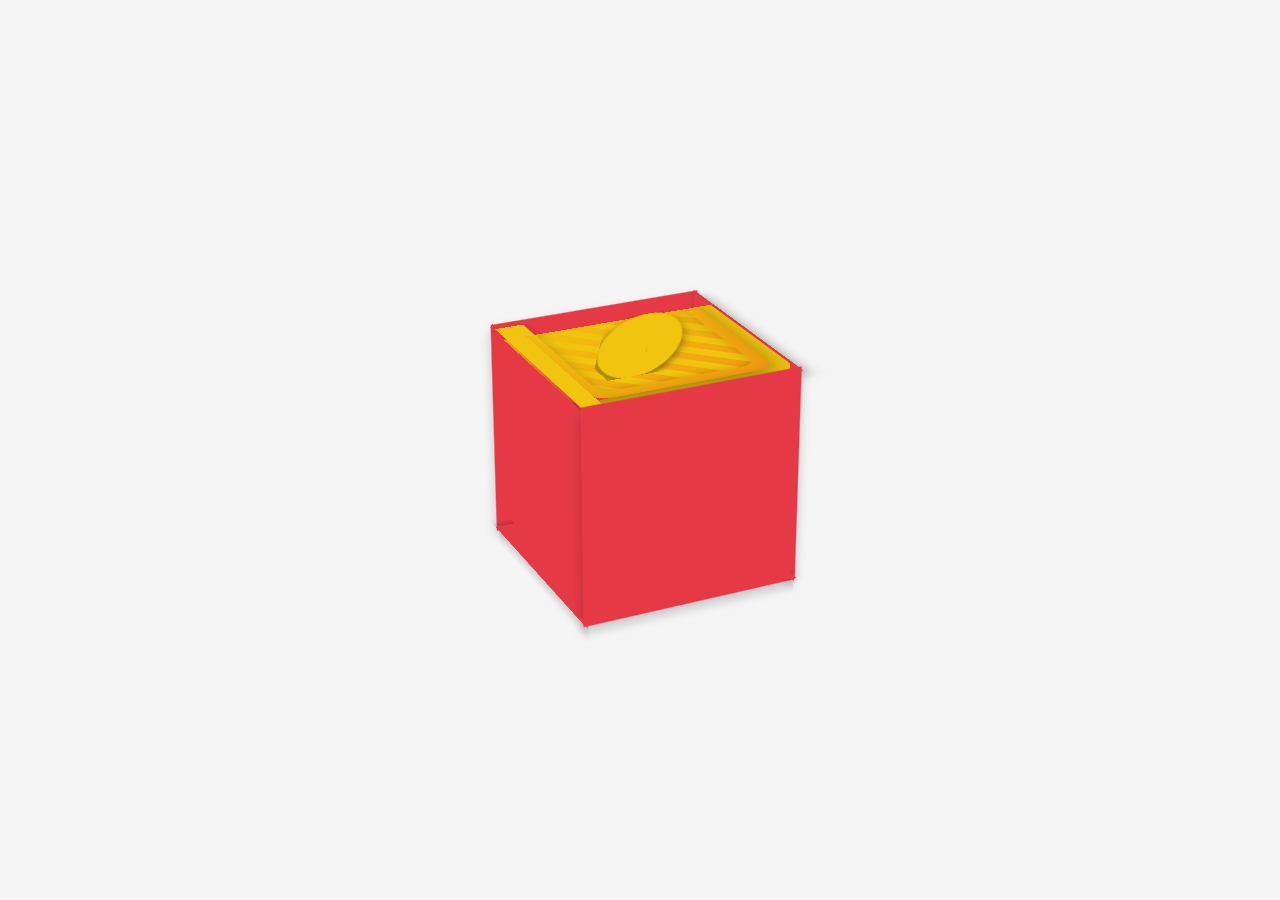
==== gift-box.html @ 34d8bd1c "up code" ====
<!DOCTYPE html>
<html lang="en">
<head>
    <meta charset="UTF-8">
    <meta name="viewport" content="width=device-width, initial-scale=1.0">
    <title>3D Christmas Gift Box</title>
    <style>
        /* Basic body styling and centering */
        body {
            display: flex;
            justify-content: center;
            align-items: center;
            height: 100vh;
            margin: 0;
            background-color: #f5f5f5;
            perspective: 1500px; /* Increased perspective for a more dramatic 3D effect */
            overflow: hidden;
            position: relative;
        }

        /* Overlay for dimming the background */
        .overlay {
            position: absolute;
            top: 0;
            left: 0;
            width: 100%;
            height: 100%;
            background-color: rgba(0, 0, 0, 0.7); /* Darken the screen */
            z-index: 10;
            opacity: 1;
            transition: opacity 1s ease-out;
        }

        /* Main gift box container */
        .gift-box {
            position: relative;
            width: 150px;
            height: 150px;
            transform-style: preserve-3d;
            transform: rotateX(-25deg) rotateY(25deg);
            transition: transform 1s ease, transform 0.8s ease-out; /* Smooth zoom-in effect */
            cursor: pointer;
            z-index: 20; /* Ensure it's on top of the overlay */
        }

        /* Common face styling for the sides */
        .gift-box .face {
            position: absolute;
            width: 150px;
            height: 150px;
            background-color: #e63946;
            border: 2px solid #e63946;
            box-shadow: 0 4px 8px rgba(0, 0, 0, 0.2);
            transition: all 0.3s ease;
        }

        /* Positioning the individual faces */
        .gift-box .face.front {
            transform: rotateY(0deg) translateZ(75px);
        }

        .gift-box .face.back {
            transform: rotateY(180deg) translateZ(75px);
        }

        .gift-box .face.right {
            transform: rotateY(90deg) translateZ(75px);
        }

        .gift-box .face.left {
            transform: rotateY(-90deg) translateZ(75px);
        }

        .gift-box .face.top {
            transform: rotateX(90deg) translateZ(75px);
            background-color: #f1c40f;
            display: flex;
            justify-content: center;
            align-items: center;
            box-shadow: 0 6px 12px rgba(0, 0, 0, 0.4); /* More shadow for depth */
        }

        /* Enhanced lid design with subtle shading, texture, and border */
        .gift-box .face.top .decorative-lid {
            position: relative;
            width: 130px;
            height: 130px;
            background-color: #e63946;
            border-radius: 15px;
            box-shadow: inset 0 0 15px rgba(0, 0, 0, 0.1); /* Inner shadow for depth */
            background: linear-gradient(145deg, #f1c40f, #f39c12); /* Gradient for a more dynamic lid */
            transition: transform 0.5s ease-out;
        }

        /* Striped effect for the lid, giving it a more textured feel */
        .gift-box .face.top .decorative-lid:before {
            content: '';
            position: absolute;
            width: 110px;
            height: 110px;
            top: 10px;
            left: 10px;
            background: repeating-linear-gradient(
                45deg,
                #f1c40f,
                #f1c40f 10px,
                transparent 10px,
                transparent 20px
            );
            border-radius: 10px;
            box-shadow: inset 0 0 10px rgba(0, 0, 0, 0.2); /* Inner glow for texture */
        }

        /* Adding the lid border with a gradient for more depth */
        .gift-box .face.top .lid-border {
            position: absolute;
            top: -10px;
            left: -10px;
            width: 150px;
            height: 150px;
            background: linear-gradient(to bottom, #f1c40f, #e63946);
            border-radius: 20px;
            z-index: -1;
            box-shadow: 0 8px 16px rgba(0, 0, 0, 0.3); /* Stronger shadow for extra depth */
        }

        /* Bottom face */
        .gift-box .face.bottom {
            transform: rotateX(-90deg) translateZ(75px);
        }

        /* Ribbons styling with more 3D effects */
        .ribbon {
            position: absolute;
            width: 20px;
            height: 150px;
            background-color: #f1c40f;
            box-shadow: 0 4px 8px rgba(0, 0, 0, 0.2);
            z-index: 1;
        }

        .ribbon.vertical {
            transform: rotateY(90deg) translateZ(75px);
        }

        .ribbon.horizontal {
            transform: rotateX(90deg) translateZ(75px);
        }

        /* Ribbon bow with 3D effects and subtle animation */
        .ribbon-bow {
            position: absolute;
            top: -30px;
            left: 50%;
            transform: translateX(-50%) rotateX(-25deg);
            width: 60px;
            height: 60px;
            background-color: #f1c40f;
            border-radius: 50%;
            box-shadow: 0 4px 8px rgba(0, 0, 0, 0.2);
            animation: bowAnimate 1s ease-in-out infinite alternate;
        }

        .ribbon-bow:before, .ribbon-bow:after {
            content: '';
            position: absolute;
            width: 60px;
            height: 60px;
            background-color: #f1c40f;
            border-radius: 50%;
            box-shadow: 0 4px 8px rgba(0, 0, 0, 0.2);
        }

        .ribbon-bow:before {
            transform: rotate(45deg);
        }

        .ribbon-bow:after {
            transform: rotate(-45deg);
        }

        /* Animation for bow effect */
        @keyframes bowAnimate {
            0% {
                transform: translateX(-50%) rotateX(-25deg) scale(1);
            }
            100% {
                transform: translateX(-50%) rotateX(-25deg) scale(1.1);
            }
        }

        /* Smooth hover effect for the 3D box */
        .gift-box:hover {
            transform: rotateX(0deg) rotateY(45deg);
        }

        /* Lid Opening on hover */
        .gift-box:hover .decorative-lid {
            transform: translateY(-15px) rotateX(-15deg);
        }

        /* Rotation explosion animation */
        @keyframes explode {
            0% {
                transform: rotateX(0deg) rotateY(0deg);
            }
            100% {
                transform: scale(0) rotateX(720deg) rotateY(720deg);
            }
        }
        @keyframes rotateSpeedUp {
            0% {
                transform: rotateX(0deg) rotateY(0deg);
            }
            100% {
                transform: rotateX(720deg) rotateY(720deg);
            }
        }
    </style>
</head>
<body>
    <div class="overlay" id="overlay"></div> <!-- Overlay for background dimming -->

    <div class="gift-box" id="gift-box">
        <div class="face front"></div>
        <div class="face back"></div>
        <div class="face right"></div>
        <div class="face left"></div>
        <div class="face top">
            <div class="decorative-lid"></div>
            <div class="lid-border"></div>
        </div>
        <div class="face bottom"></div>

        <div class="ribbon vertical"></div>
        <div class="ribbon horizontal"></div>

        <div class="ribbon-bow"></div>
    </div>

    <script>
        // Automatically zoom and highlight the box on page load
        window.onload = function() {
            const giftBox = document.getElementById("gift-box");
            const overlay = document.getElementById("overlay");

            // Start by zooming in the gift box and dimming the background
            setTimeout(function() {
                giftBox.style.transform = "scale(1.5) rotateX(-25deg) rotateY(25deg)";
                overlay.style.opacity = "0"; // Fade out the overlay
            }, 500); // Wait a little before starting the zoom-in effect

            // Add click event to the gift box for interaction
            giftBox.addEventListener("click", function() {
                const box = document.querySelector(".gift-box");
                
                // Add rotation animation with increasing speed
                box.style.transition = 'transform 0.2s ease-out';
                box.style.animation = 'rotateSpeedUp 2s forwards, explode 1s 2s forwards';

                // After animation ends, redirect to another page
                setTimeout(function() {
                    window.location.href = "gift.html"; // Change this to your desired .html page
                },2500); // Delay to allow explosion to complete before redirection
            });
        };
    </script>
</body>
</html>
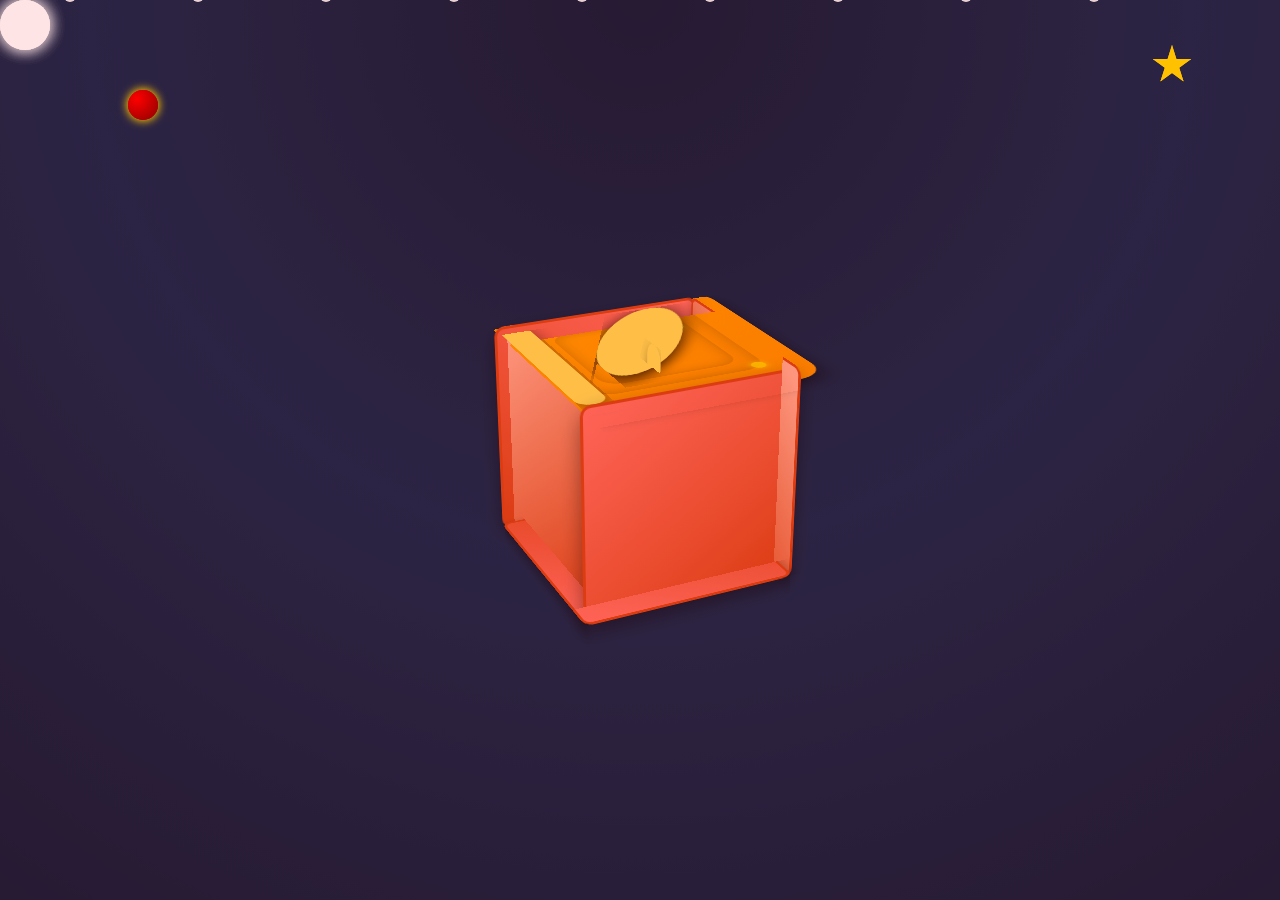
==== commit 030fdb18: "big update" ====
--- a/gift-box.html
+++ b/gift-box.html
@@ -1,205 +1,211 @@
 <!DOCTYPE html>
-<html lang="en">
+<html lang="vi">
 <head>
     <meta charset="UTF-8">
     <meta name="viewport" content="width=device-width, initial-scale=1.0">
-    <title>3D Christmas Gift Box</title>
+    <title>Hộp Quà Giáng Sinh 3D</title>
     <style>
-        /* Basic body styling and centering */
+        /* Styling cơ bản cho body và căn giữa nội dung */
         body {
             display: flex;
             justify-content: center;
             align-items: center;
             height: 100vh;
             margin: 0;
-            background-color: #f5f5f5;
-            perspective: 1500px; /* Increased perspective for a more dramatic 3D effect */
+            background: radial-gradient(circle at top, #1e3c72, #2a5298, #1e3c72);
+            perspective: 1500px;
             overflow: hidden;
             position: relative;
-        }
-
-        /* Overlay for dimming the background */
+            font-family: 'Segoe UI', Tahoma, Geneva, Verdana, sans-serif;
+        }
+
+        /* Overlay để làm mờ nền */
         .overlay {
             position: absolute;
             top: 0;
             left: 0;
             width: 100%;
             height: 100%;
-            background-color: rgba(0, 0, 0, 0.7); /* Darken the screen */
+            background-color: rgba(0, 0, 0, 0.5);
             z-index: 10;
             opacity: 1;
             transition: opacity 1s ease-out;
         }
 
-        /* Main gift box container */
+        /* Container chính của hộp quà */
         .gift-box {
             position: relative;
-            width: 150px;
-            height: 150px;
+            width: 220px;
+            height: 220px;
             transform-style: preserve-3d;
             transform: rotateX(-25deg) rotateY(25deg);
-            transition: transform 1s ease, transform 0.8s ease-out; /* Smooth zoom-in effect */
+            transition: transform 1s ease, transform 0.8s ease-out;
             cursor: pointer;
-            z-index: 20; /* Ensure it's on top of the overlay */
-        }
-
-        /* Common face styling for the sides */
+            z-index: 20;
+        }
+
+        /* Styling cho từng mặt của hộp quà */
         .gift-box .face {
             position: absolute;
-            width: 150px;
-            height: 150px;
-            background-color: #e63946;
-            border: 2px solid #e63946;
-            box-shadow: 0 4px 8px rgba(0, 0, 0, 0.2);
+            width: 220px;
+            height: 220px;
+            background-color: #ff6f61;
+            border: 3px solid #d84315;
+            border-radius: 10px;
+            box-shadow: 0 8px 20px rgba(0, 0, 0, 0.4);
             transition: all 0.3s ease;
         }
 
-        /* Positioning the individual faces */
         .gift-box .face.front {
-            transform: rotateY(0deg) translateZ(75px);
+            transform: rotateY(0deg) translateZ(110px);
+            background: linear-gradient(145deg, #ff6f61, #d84315);
         }
 
         .gift-box .face.back {
-            transform: rotateY(180deg) translateZ(75px);
+            transform: rotateY(180deg) translateZ(110px);
+            background: linear-gradient(145deg, #ff6f61, #d84315);
         }
 
         .gift-box .face.right {
-            transform: rotateY(90deg) translateZ(75px);
+            transform: rotateY(90deg) translateZ(110px);
+            background: linear-gradient(145deg, #ffab91, #d84315);
         }
 
         .gift-box .face.left {
-            transform: rotateY(-90deg) translateZ(75px);
+            transform: rotateY(-90deg) translateZ(110px);
+            background: linear-gradient(145deg, #ffab91, #d84315);
         }
 
         .gift-box .face.top {
-            transform: rotateX(90deg) translateZ(75px);
-            background-color: #f1c40f;
+            transform: rotateX(90deg) translateZ(110px);
+            background: linear-gradient(145deg, #f57c00, #fb8c00);
             display: flex;
             justify-content: center;
             align-items: center;
-            box-shadow: 0 6px 12px rgba(0, 0, 0, 0.4); /* More shadow for depth */
-        }
-
-        /* Enhanced lid design with subtle shading, texture, and border */
+            box-shadow: 0 10px 25px rgba(0, 0, 0, 0.5);
+            border-radius: 10px;
+        }
+
+        /* Thiết kế nắp hộp với hoa văn sinh nhật */
         .gift-box .face.top .decorative-lid {
             position: relative;
-            width: 130px;
-            height: 130px;
-            background-color: #e63946;
-            border-radius: 15px;
-            box-shadow: inset 0 0 15px rgba(0, 0, 0, 0.1); /* Inner shadow for depth */
-            background: linear-gradient(145deg, #f1c40f, #f39c12); /* Gradient for a more dynamic lid */
-            transition: transform 0.5s ease-out;
-        }
-
-        /* Striped effect for the lid, giving it a more textured feel */
+            width: 180px;
+            height: 180px;
+            background-color: #ff9800;
+            border-radius: 25px;
+            box-shadow: inset 0 0 25px rgba(0, 0, 0, 0.2);
+            background: radial-gradient(circle at top left, #ff9800, #fb8c00);
+            transition: transform 0.6s ease-out;
+        }
+
+        /* Hoạ tiết hoa văn cho nắp hộp */
         .gift-box .face.top .decorative-lid:before {
             content: '';
             position: absolute;
-            width: 110px;
-            height: 110px;
-            top: 10px;
-            left: 10px;
-            background: repeating-linear-gradient(
-                45deg,
-                #f1c40f,
-                #f1c40f 10px,
-                transparent 10px,
-                transparent 20px
-            );
+            width: 140px;
+            height: 140px;
+            top: 20px;
+            left: 20px;
+            background: url('patterns/cute-pattern.png') no-repeat center center;
+            background-size: cover;
+            border-radius: 20px;
+            box-shadow: inset 0 0 20px rgba(0, 0, 0, 0.2);
+        }
+
+        /* Viền nắp hộp với gradient */
+        .gift-box .face.top .lid-border {
+            position: absolute;
+            top: -20px;
+            left: -20px;
+            width: 260px;
+            height: 260px;
+            background: linear-gradient(to bottom right, #ff9800, #fb8c00);
+            border-radius: 30px;
+            z-index: -1;
+            box-shadow: 0 12px 25px rgba(0, 0, 0, 0.4);
+        }
+
+        /* Mặt dưới của hộp quà */
+        .gift-box .face.bottom {
+            transform: rotateX(-90deg) translateZ(110px);
+            background: linear-gradient(145deg, #ff6f61, #d84315);
             border-radius: 10px;
-            box-shadow: inset 0 0 10px rgba(0, 0, 0, 0.2); /* Inner glow for texture */
-        }
-
-        /* Adding the lid border with a gradient for more depth */
-        .gift-box .face.top .lid-border {
-            position: absolute;
-            top: -10px;
-            left: -10px;
-            width: 150px;
-            height: 150px;
-            background: linear-gradient(to bottom, #f1c40f, #e63946);
-            border-radius: 20px;
-            z-index: -1;
-            box-shadow: 0 8px 16px rgba(0, 0, 0, 0.3); /* Stronger shadow for extra depth */
-        }
-
-        /* Bottom face */
-        .gift-box .face.bottom {
-            transform: rotateX(-90deg) translateZ(75px);
-        }
-
-        /* Ribbons styling with more 3D effects */
+            box-shadow: 0 -5px 15px rgba(0, 0, 0, 0.3);
+        }
+
+        /* Styling cho ruy băng với hiệu ứng 3D */
         .ribbon {
             position: absolute;
-            width: 20px;
-            height: 150px;
-            background-color: #f1c40f;
-            box-shadow: 0 4px 8px rgba(0, 0, 0, 0.2);
+            width: 30px;
+            height: 220px;
+            background-color: #ffd54f;
+            box-shadow: 0 8px 20px rgba(0, 0, 0, 0.4);
             z-index: 1;
+            border-radius: 15px;
         }
 
         .ribbon.vertical {
-            transform: rotateY(90deg) translateZ(75px);
+            transform: rotateY(90deg) translateZ(110px);
         }
 
         .ribbon.horizontal {
-            transform: rotateX(90deg) translateZ(75px);
-        }
-
-        /* Ribbon bow with 3D effects and subtle animation */
+            transform: rotateX(90deg) translateZ(110px);
+        }
+
+        /* Nút gối băng với hiệu ứng 3D và hoạt hình nhẹ */
         .ribbon-bow {
             position: absolute;
-            top: -30px;
+            top: -50px;
             left: 50%;
             transform: translateX(-50%) rotateX(-25deg);
-            width: 60px;
-            height: 60px;
-            background-color: #f1c40f;
+            width: 90px;
+            height: 90px;
+            background-color: #ffd54f;
             border-radius: 50%;
-            box-shadow: 0 4px 8px rgba(0, 0, 0, 0.2);
-            animation: bowAnimate 1s ease-in-out infinite alternate;
+            box-shadow: 0 8px 20px rgba(0, 0, 0, 0.4);
+            animation: bowAnimate 1.8s ease-in-out infinite alternate;
         }
 
         .ribbon-bow:before, .ribbon-bow:after {
             content: '';
             position: absolute;
-            width: 60px;
-            height: 60px;
-            background-color: #f1c40f;
+            width: 90px;
+            height: 90px;
+            background-color: #ffd54f;
             border-radius: 50%;
-            box-shadow: 0 4px 8px rgba(0, 0, 0, 0.2);
+            box-shadow: 0 8px 20px rgba(0, 0, 0, 0.4);
         }
 
         .ribbon-bow:before {
-            transform: rotate(45deg);
+            transform: rotate(60deg);
         }
 
         .ribbon-bow:after {
-            transform: rotate(-45deg);
-        }
-
-        /* Animation for bow effect */
+            transform: rotate(-60deg);
+        }
+
+        /* Hoạt hình cho gối băng */
         @keyframes bowAnimate {
             0% {
                 transform: translateX(-50%) rotateX(-25deg) scale(1);
             }
             100% {
-                transform: translateX(-50%) rotateX(-25deg) scale(1.1);
-            }
-        }
-
-        /* Smooth hover effect for the 3D box */
+                transform: translateX(-50%) rotateX(-25deg) scale(1.3);
+            }
+        }
+
+        /* Hiệu ứng khi hover vào hộp quà */
         .gift-box:hover {
-            transform: rotateX(0deg) rotateY(45deg);
-        }
-
-        /* Lid Opening on hover */
+            transform: rotateX(0deg) rotateY(30deg) scale(1.3);
+        }
+
+        /* Mở nắp hộp khi hover */
         .gift-box:hover .decorative-lid {
-            transform: translateY(-15px) rotateX(-15deg);
-        }
-
-        /* Rotation explosion animation */
+            transform: translateY(-25px) rotateX(-25deg);
+            box-shadow: 0 15px 30px rgba(0, 0, 0, 0.5);
+        }
+
+        /* Hoạt hình nổ và quay nhanh */
         @keyframes explode {
             0% {
                 transform: rotateX(0deg) rotateY(0deg);
@@ -216,10 +222,323 @@
                 transform: rotateX(720deg) rotateY(720deg);
             }
         }
+
+        /* Thêm các biểu tượng trang trí Giáng Sinh */
+        .snowflakes {
+            position: absolute;
+            top: 0;
+            left: 0;
+            width: 100%;
+            height: 100%;
+            pointer-events: none;
+            z-index: 15;
+        }
+
+        .snowflake {
+            position: absolute;
+            top: -10px;
+            width: 12px;
+            height: 12px;
+            background: white;
+            border-radius: 50%;
+            opacity: 0.9;
+            animation: fall 6s linear infinite;
+        }
+
+        @keyframes fall {
+            to {
+                transform: translateY(100vh) rotate(360deg);
+                opacity: 0;
+            }
+        }
+
+        /* Đặt các snowflakes ngẫu nhiên */
+        .snowflake:nth-child(1) { left: 5%; animation-delay: 0s; }
+        .snowflake:nth-child(2) { left: 15%; animation-delay: 1s; }
+        .snowflake:nth-child(3) { left: 25%; animation-delay: 2s; }
+        .snowflake:nth-child(4) { left: 35%; animation-delay: 3s; }
+        .snowflake:nth-child(5) { left: 45%; animation-delay: 4s; }
+        .snowflake:nth-child(6) { left: 55%; animation-delay: 0.5s; }
+        .snowflake:nth-child(7) { left: 65%; animation-delay: 1.5s; }
+        .snowflake:nth-child(8) { left: 75%; animation-delay: 2.5s; }
+        .snowflake:nth-child(9) { left: 85%; animation-delay: 3.5s; }
+
+        /* Thêm đèn nhấp nháy */
+        .lights {
+            position: absolute;
+            top: 50%;
+            left: 50%;
+            width: 250px;
+            height: 250px;
+            transform: translate(-50%, -50%);
+            z-index: 25;
+        }
+
+        .light {
+            position: absolute;
+            width: 15px;
+            height: 15px;
+            background-color: rgba(255, 215, 0, 0.8);
+            border-radius: 50%;
+            box-shadow: 0 0 10px rgba(255, 215, 0, 0.8);
+            animation: blink 2s infinite alternate;
+        }
+
+        .light:nth-child(1) { top: 10%; left: 20%; animation-delay: 0s; }
+        .light:nth-child(2) { top: 30%; left: 70%; animation-delay: 0.5s; }
+        .light:nth-child(3) { top: 60%; left: 40%; animation-delay: 1s; }
+        .light:nth-child(4) { top: 80%; left: 80%; animation-delay: 1.5s; }
+        .light:nth-child(5) { top: 50%; left: 10%; animation-delay: 2s; }
+
+        @keyframes blink {
+            from { opacity: 0.3; }
+            to { opacity: 1; }
+        }
+
+        /* Thêm decor 3D cho hộp quà */
+        .decor {
+            position: absolute;
+            width: 50px;
+            height: 50px;
+            background-color: #fff;
+            border-radius: 50%;
+            box-shadow: 0 0 15px rgba(255, 255, 255, 0.6);
+            opacity: 0.8;
+            animation: float 5s infinite ease-in-out;
+        }
+
+        .decor:nth-child(1) { top: 20%; left: 25%; transform: rotate(45deg); }
+        .decor:nth-child(2) { top: 40%; left: 70%; transform: rotate(-30deg); }
+        .decor:nth-child(3) { top: 70%; left: 50%; transform: rotate(60deg); }
+        .decor:nth-child(4) { top: 60%; left: 15%; transform: rotate(-45deg); }
+
+        @keyframes float {
+            0%, 100% { transform: translateY(0) rotate(0deg); }
+            50% { transform: translateY(-20px) rotate(360deg); }
+        }
+
+        /* Thêm Decor Mới: Quả Cầu Giáng Sinh và Ngôi Sao */
+        .christmas-decor {
+            position: absolute;
+            top: 10%;
+            left: 10%;
+            width: 30px;
+            height: 30px;
+            background-color: red;
+            border-radius: 50%;
+            box-shadow: 0 0 10px rgba(255, 215, 0, 0.8);
+            animation: spin 4s linear infinite;
+        }
+
+        .christmas-decor.star {
+            top: 5%;
+            left: 90%;
+            background: gold;
+            clip-path: polygon(
+                50% 0%,
+                61% 35%,
+                98% 35%,
+                68% 57%,
+                79% 91%,
+                50% 70%,
+                21% 91%,
+                32% 57%,
+                2% 35%,
+                39% 35%
+            );
+            width: 40px;
+            height: 40px;
+        }
+
+        .christmas-decor.ball {
+            background: radial-gradient(circle at 30% 30%, #ff0000, #800000);
+        }
+
+        .christmas-decor:nth-child(5) {
+            top: 15%;
+            left: 60%;
+            animation-delay: 1s;
+        }
+
+        .christmas-decor:nth-child(6) {
+            top: 75%;
+            left: 20%;
+            animation-delay: 2s;
+        }
+
+        .christmas-decor:nth-child(7) {
+            top: 50%;
+            left: 80%;
+            animation-delay: 0.5s;
+        }
+
+        .christmas-decor:nth-child(8) {
+            top: 25%;
+            left: 40%;
+            animation-delay: 1.5s;
+        }
+
+        @keyframes spin {
+            from { transform: rotate(0deg); }
+            to { transform: rotate(360deg); }
+        }
+
+        /* Thêm ánh sáng màu sắc */
+        .color-lights {
+            position: absolute;
+            top: 0;
+            left: 0;
+            width: 100%;
+            height: 100%;
+            pointer-events: none;
+            z-index: 30;
+        }
+
+        .color-light {
+            position: absolute;
+            width: 100%;
+            height: 100%;
+            background: rgba(255, 0, 0, 0.1);
+            mix-blend-mode: screen;
+            animation: colorChange 10s infinite;
+        }
+
+        @keyframes colorChange {
+            0% { background: rgba(255, 0, 0, 0.1); }
+            25% { background: rgba(0, 255, 0, 0.1); }
+            50% { background: rgba(0, 0, 255, 0.1); }
+            75% { background: rgba(255, 255, 0, 0.1); }
+            100% { background: rgba(255, 0, 0, 0.1); }
+        }
+
+        /* Thêm các style cho hiệu ứng chuyển cảnh */
+        .transition-overlay {
+            position: fixed;
+            top: 0;
+            left: 0;
+            width: 100%;
+            height: 100%;
+            background-color: rgba(255, 255, 255, 0);
+            z-index: 1000;
+            pointer-events: none;
+            transition: background-color 1s ease;
+        }
+
+        .transition-overlay.active {
+            background-color: rgba(255, 255, 255, 1);
+        }
+
+        /* Hiệu ứng mờ và phóng to khi chuyển cảnh */
+        .fade-out {
+            animation: fadeOut 1s forwards;
+        }
+
+        @keyframes fadeOut {
+            from {
+                opacity: 1;
+                transform: scale(1);
+            }
+            to {
+                opacity: 0;
+                transform: scale(1.2);
+            }
+        }
+
+        /* Thêm container cho snowflakes khi hộp nổ */
+        .explosion-snowflakes {
+            position: absolute;
+            top: 50%;
+            left: 50%;
+            width: 0;
+            height: 0;
+            transform: translate(-50%, -50%);
+            pointer-events: none;
+            z-index: 35;
+        }
+
+        .explosion-snowflake {
+            position: absolute;
+            width: 6px;
+            height: 6px;
+            background: white;
+            border-radius: 50%;
+            opacity: 1;
+            box-shadow: 0 0 10px rgba(255, 255, 255, 0.9);
+            animation: explodeFall 3s forwards, sparkle 1.5s infinite;
+        }
+
+        @keyframes explodeFall {
+            0% {
+                transform: translate(0, 0) scale(1);
+                opacity: 1;
+            }
+            100% {
+                transform: translate(var(--tx), var(--ty)) scale(1.5);
+                opacity: 0;
+            }
+        }
+
+        @keyframes sparkle {
+            0%, 100% {
+                box-shadow: 0 0 10px rgba(255, 255, 255, 0.9);
+            }
+            50% {
+                box-shadow: 0 0 20px rgba(255, 255, 255, 1);
+            }
+        }
+
+        /* Hiệu ứng làm trắng màn hình khi nổ */
+        .white-flash {
+            position: fixed;
+            top: 0;
+            left: 0;
+            width: 100%;
+            height: 100%;
+            background: white;
+            opacity: 0;
+            pointer-events: none;
+            z-index: 45;
+            animation: flash 0.5s forwards;
+            display: none;
+        }
+
+        @keyframes flash {
+            0% {
+                opacity: 0;
+            }
+            50% {
+                opacity: 1;
+            }
+            100% {
+                opacity: 0;
+            }
+        }
     </style>
 </head>
 <body>
-    <div class="overlay" id="overlay"></div> <!-- Overlay for background dimming -->
+    <div class="overlay" id="overlay"></div> <!-- Overlay để làm mờ nền -->
+    <div class="transition-overlay" id="transition-overlay"></div> <!-- Overlay cho hiệu ứng chuyển cảnh -->
+
+    <div class="snowflakes">
+        <div class="snowflake"></div>
+        <div class="snowflake"></div>
+        <div class="snowflake"></div>
+        <div class="snowflake"></div>
+        <div class="snowflake"></div>
+        <div class="snowflake"></div>
+        <div class="snowflake"></div>
+        <div class="snowflake"></div>
+        <div class="snowflake"></div>
+        <div class="decor"></div>
+        <div class="decor"></div>
+        <div class="decor"></div>
+        <div class="decor"></div>
+        <!-- Thêm Decor Mới -->
+        <div class="christmas-decor ball"></div>
+        <div class="christmas-decor star"></div>
+        <div class="christmas-decor ball"></div>
+        <div class="christmas-decor star"></div>
+    </div>
 
     <div class="gift-box" id="gift-box">
         <div class="face front"></div>
@@ -229,6 +548,13 @@
         <div class="face top">
             <div class="decorative-lid"></div>
             <div class="lid-border"></div>
+            <div class="lights">
+                <div class="light"></div>
+                <div class="light"></div>
+                <div class="light"></div>
+                <div class="light"></div>
+                <div class="light"></div>
+            </div>
         </div>
         <div class="face bottom"></div>
 
@@ -238,31 +564,78 @@
         <div class="ribbon-bow"></div>
     </div>
 
+    <!-- Thêm container cho snowflakes khi hộp nổ -->
+    <div class="explosion-snowflakes" id="explosion-snowflakes"></div>
+
+    <!-- Thêm ánh sáng màu sắc -->
+    <div class="color-lights">
+        <div class="color-light"></div>
+    </div>
+
+    <!-- Thêm hiệu ứng làm trắng màn hình -->
+    <div class="white-flash" id="white-flash"></div>
+
     <script>
-        // Automatically zoom and highlight the box on page load
+        // Tự động zoom và làm nổi bật hộp quà khi tải trang
         window.onload = function() {
             const giftBox = document.getElementById("gift-box");
             const overlay = document.getElementById("overlay");
-
-            // Start by zooming in the gift box and dimming the background
+            const transitionOverlay = document.getElementById("transition-overlay");
+            const explosionContainer = document.getElementById("explosion-snowflakes");
+            const whiteFlash = document.getElementById("white-flash");
+
+            // Bắt đầu bằng cách zoom vào hộp quà và làm mờ nền
             setTimeout(function() {
-                giftBox.style.transform = "scale(1.5) rotateX(-25deg) rotateY(25deg)";
-                overlay.style.opacity = "0"; // Fade out the overlay
-            }, 500); // Wait a little before starting the zoom-in effect
-
-            // Add click event to the gift box for interaction
+                giftBox.style.transform = "scale(1.4) rotateX(-25deg) rotateY(25deg)";
+                overlay.style.opacity = "0"; // Làm mờ overlay
+            }, 2000); // Chờ một chút trước khi bắt đầu hiệu ứng zoom-in
+
+            // Thêm sự kiện click cho hộp quà để tương tác
             giftBox.addEventListener("click", function() {
                 const box = document.querySelector(".gift-box");
                 
-                // Add rotation animation with increasing speed
+                // Thêm hoạt hình quay với tốc độ tăng dần
                 box.style.transition = 'transform 0.2s ease-out';
                 box.style.animation = 'rotateSpeedUp 2s forwards, explode 1s 2s forwards';
 
-                // After animation ends, redirect to another page
+                // Kích hoạt overlay chuyển cảnh
+                transitionOverlay.classList.add('active');
+                transitionOverlay.classList.add('fade-out');
+
+                // Kích hoạt hiệu ứng làm trắng màn hình
+                whiteFlash.style.display = 'block';
+                whiteFlash.classList.add('active');
+
+                // Tạo hiệu ứng nổ thành tuyết và pháo hoa
                 setTimeout(function() {
-                    window.location.href = "gift.html"; // Change this to your desired .html page
-                },2500); // Delay to allow explosion to complete before redirection
+                    createExplosionSnowflakes();
+                }, 2500); // Delay để đồng bộ với hoạt hình nổ
+
+                // Sau khi hoạt hình kết thúc, chuyển hướng đến trang khác
+                setTimeout(function() {
+                    window.location.href = "gift.html"; // Thay đổi thành trang .html mong muốn
+                }, 3000); // Delay để cho phép hiệu ứng tuyết hoàn thành trước khi chuyển hướng
             });
+
+            // Hàm tạo snowflakes khi hộp nổ
+            function createExplosionSnowflakes() {
+                const snowflakeCount = 1000; // Tăng số lượng tuyết nổ
+                for (let i = 0; i < snowflakeCount; i++) {
+                    const snowflake = document.createElement('div');
+                    snowflake.classList.add('explosion-snowflake');
+                    // Tạo các biến CSS cho chuyển động ngẫu nhiên
+                    snowflake.style.setProperty('--tx', `${Math.random() * 800 - 400}px`);
+                    snowflake.style.setProperty('--ty', `${Math.random() * 800 - 400}px`);
+                    snowflake.style.left = '0';
+                    snowflake.style.top = '0';
+                    explosionContainer.appendChild(snowflake);
+
+                    // Xóa snowflake sau khi hoạt hình kết thúc
+                    snowflake.addEventListener('animationend', () => {
+                        snowflake.remove();
+                    });
+                }
+            }
         };
     </script>
 </body>
